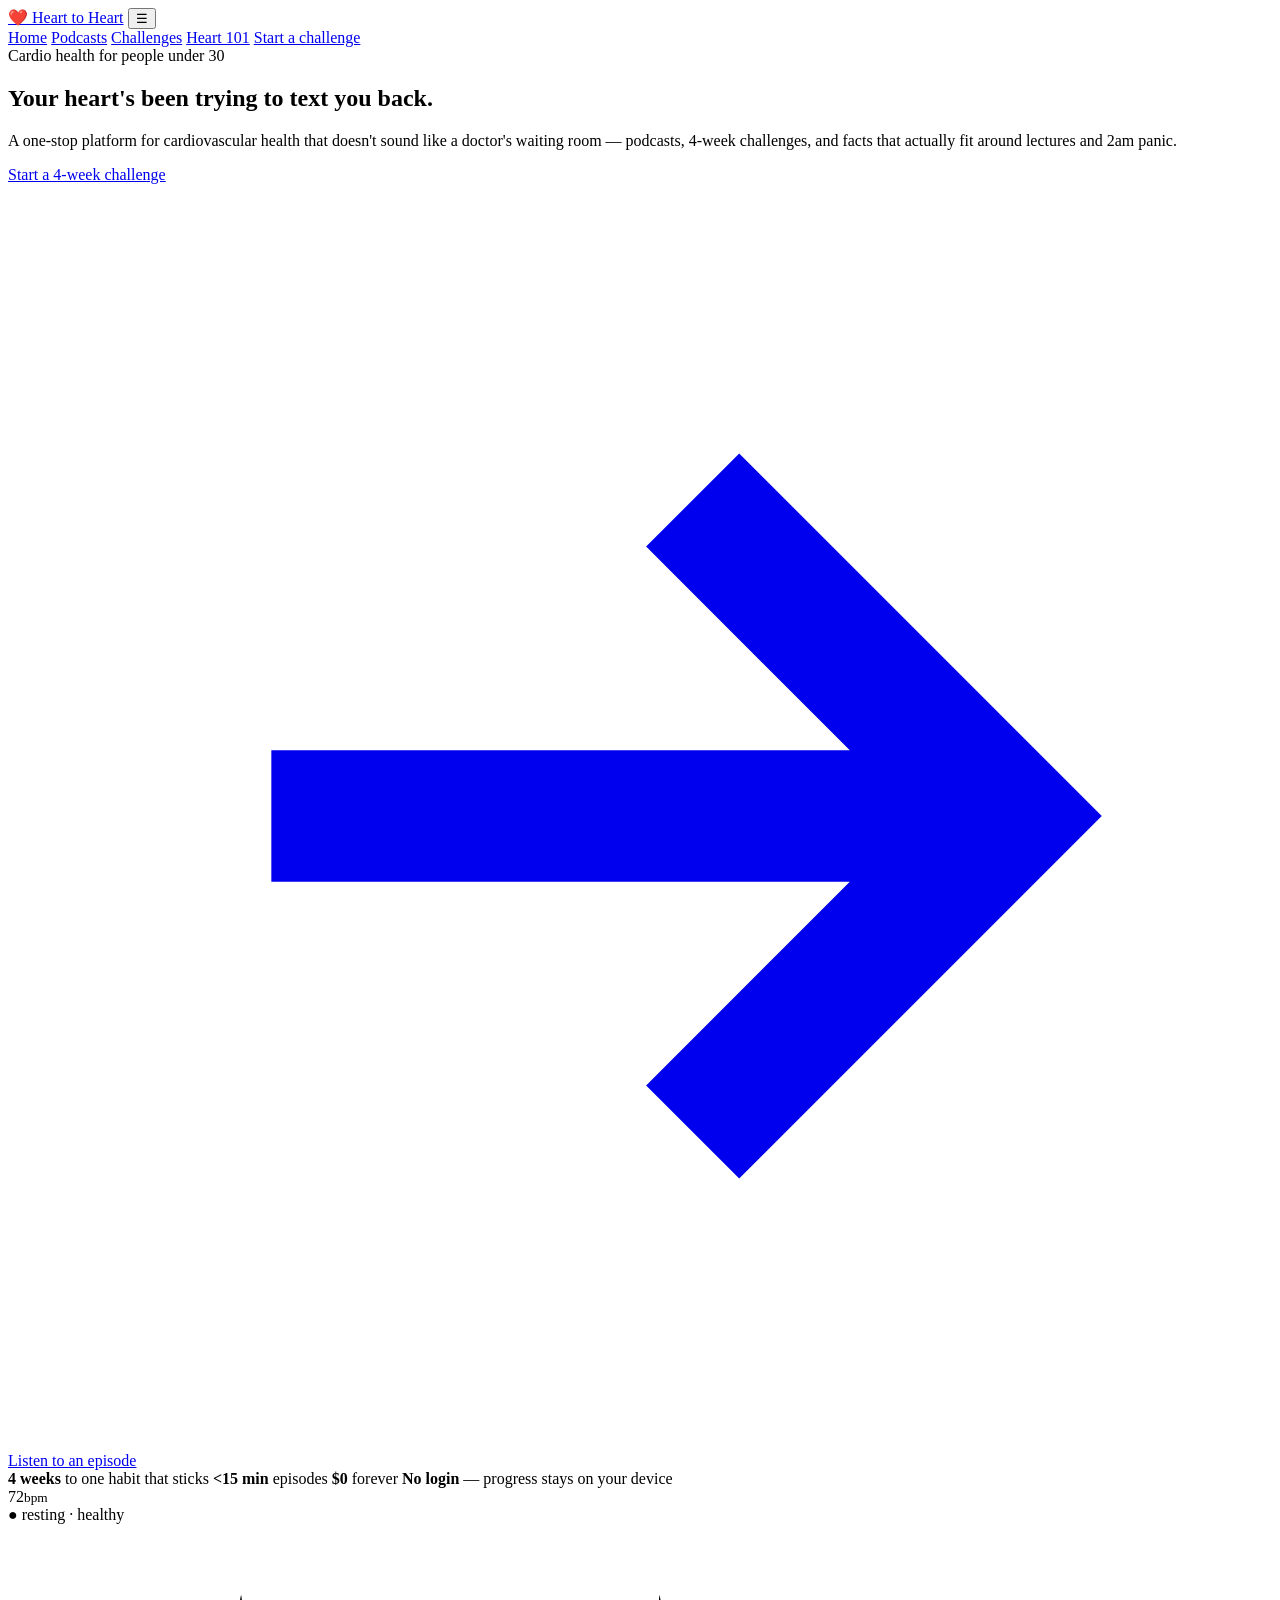
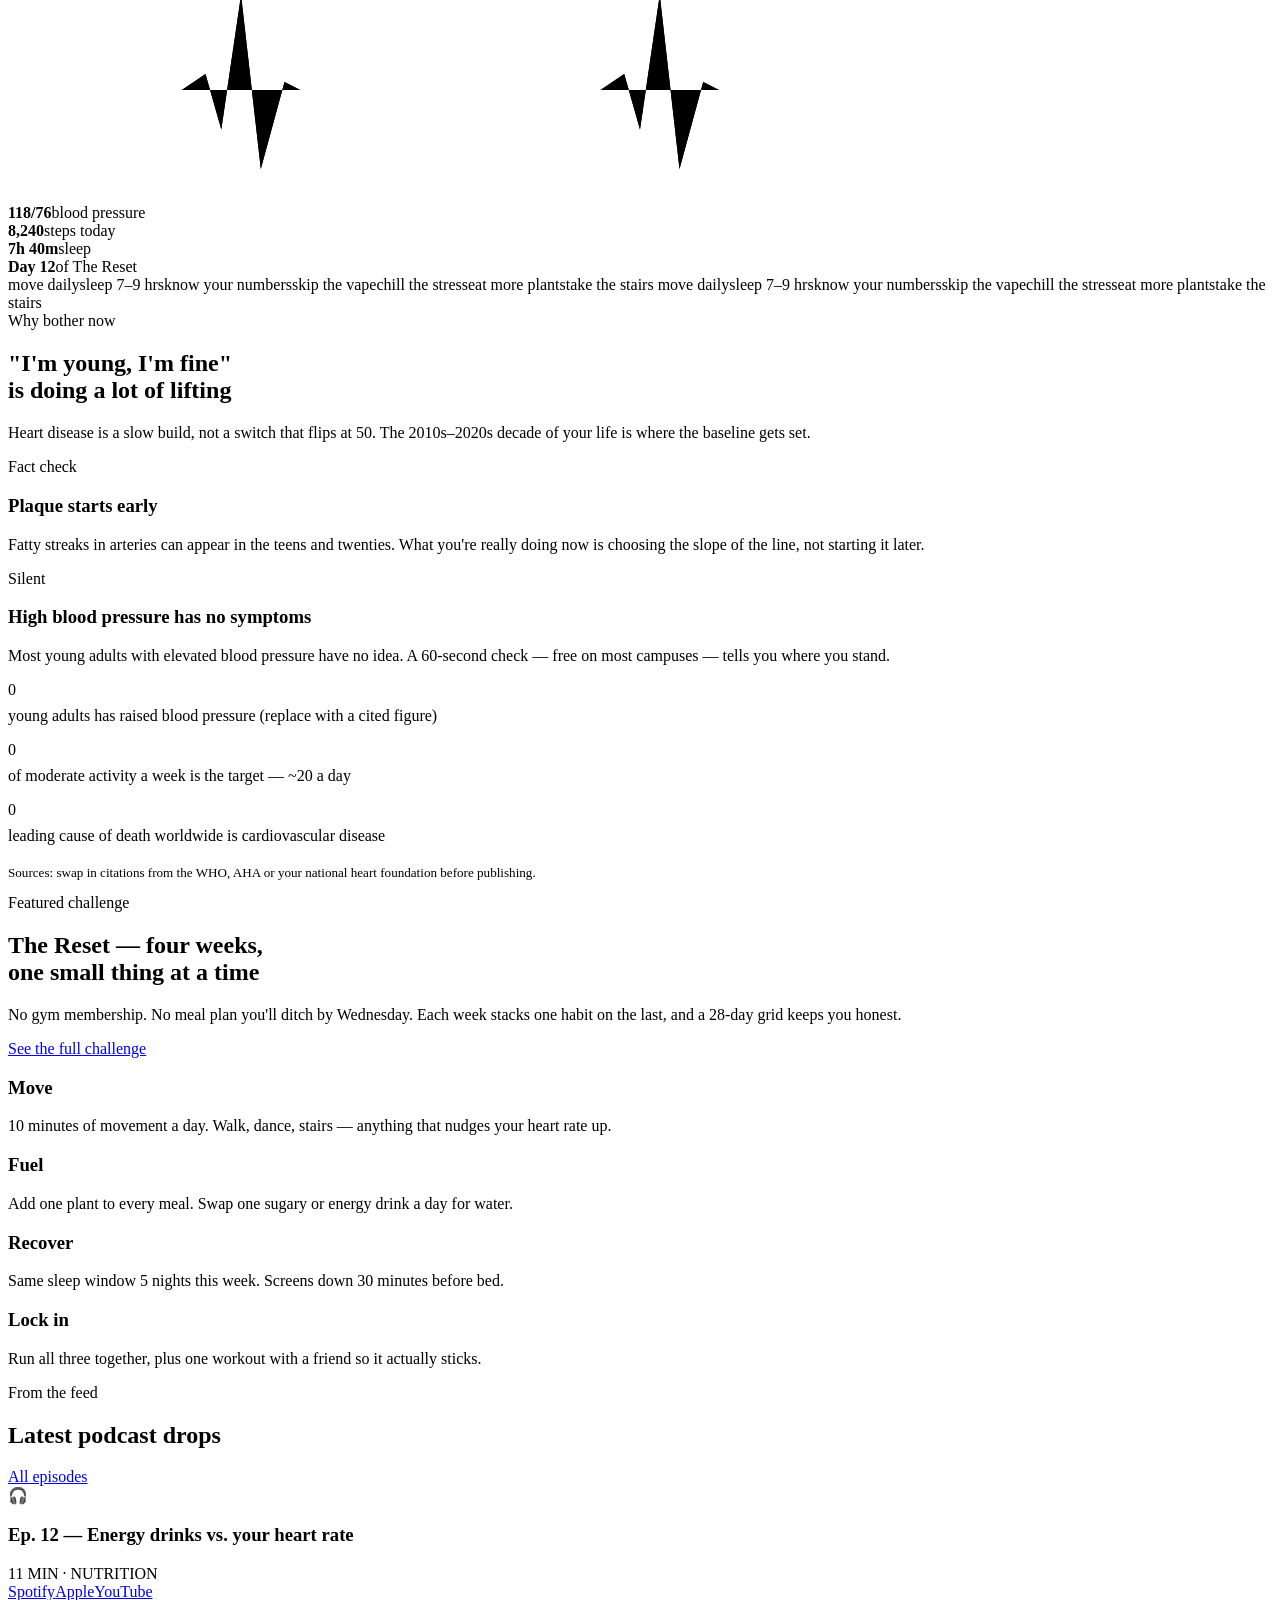
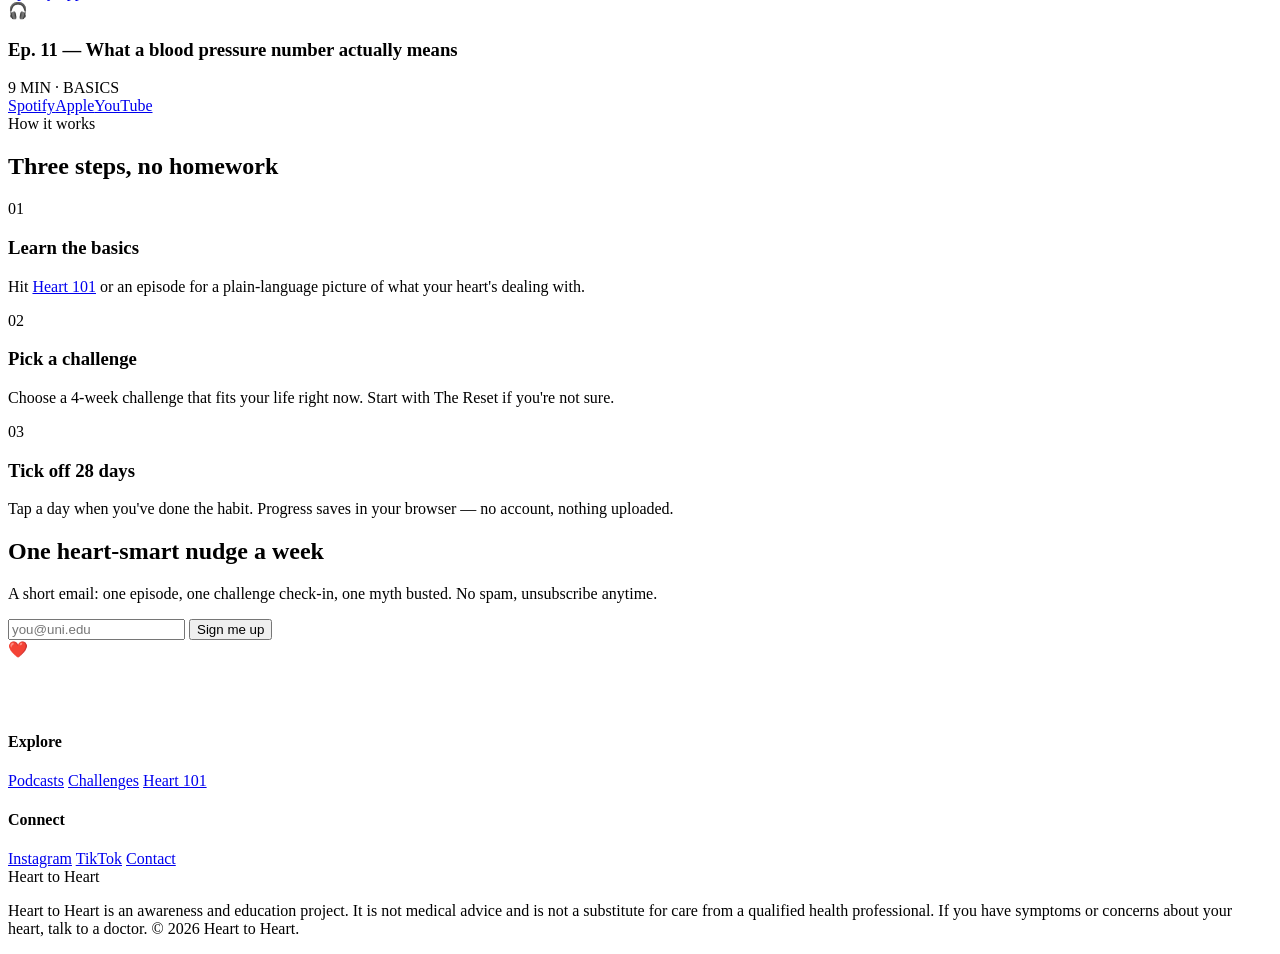
==== index.html @ ccb5820c "Add files via upload" ====
<!doctype html>
<html lang="en">
<head>
<meta charset="utf-8" />
<meta name="viewport" content="width=device-width, initial-scale=1" />
<title>Heart to Heart — cardiovascular health, minus the lecture</title>
<meta name="description" content="Podcasts, 4-week challenges and straight facts on cardiovascular health, made for people under 30." />
<meta property="og:title" content="Heart to Heart" />
<meta property="og:description" content="Cardiovascular health, minus the lecture. Podcasts and 4-week challenges for people under 30." />
<link rel="icon" href="data:image/svg+xml,%3Csvg xmlns='http://www.w3.org/2000/svg' viewBox='0 0 32 32'%3E%3Ctext y='26' font-size='26'%3E%E2%9D%A4%EF%B8%8F%3C/text%3E%3C/svg%3E" />
<link rel="preconnect" href="https://fonts.googleapis.com" />
<link rel="preconnect" href="https://fonts.gstatic.com" crossorigin />
<link href="https://fonts.googleapis.com/css2?family=Bricolage+Grotesque:opsz,wght@12..96,600;12..96,700;12..96,800&family=Inter:wght@400;500;600;700&family=Instrument+Serif:ital@0;1&display=swap" rel="stylesheet" />
<link rel="stylesheet" href="assets/styles.css" />
</head>
<body>

<header class="nav">
  <div class="nav-inner">
    <a class="brand" href="index.html"><span class="dot">❤️</span> Heart to Heart</a>
    <button class="nav-toggle" data-nav-toggle aria-label="Menu" aria-expanded="false">☰</button>
    <nav class="nav-links">
      <a href="index.html" aria-current="page">Home</a>
      <a href="podcasts.html">Podcasts</a>
      <a href="challenges.html">Challenges</a>
      <a href="about.html">Heart 101</a>
      <a class="btn btn-primary" href="challenges.html"><span>Start a challenge</span></a>
    </nav>
  </div>
</header>

<main>
  <!-- ================= HERO ================= -->
  <section class="hero">
    <div class="wrap hero-grid">
      <div>
        <span class="eyebrow">Cardio health for people under 30</span>
        <h1 class="editable">Your heart's been trying to <span class="serif">text you back</span>.</h1>
        <p class="lede editable">A one-stop platform for cardiovascular health that doesn't sound like a doctor's waiting room — podcasts, 4-week challenges, and facts that actually fit around lectures and 2am panic.</p>
        <div class="hero-cta">
          <a class="btn btn-primary btn-lg" href="challenges.html">
            <span>Start a 4-week challenge</span>
            <svg viewBox="0 0 24 24" fill="none" stroke="currentColor" stroke-width="2.5"><path d="M5 12h14M13 6l6 6-6 6"/></svg>
          </a>
          <a class="btn btn-ghost btn-lg" href="podcasts.html"><span>Listen to an episode</span></a>
        </div>
        <div class="chips">
          <span class="chip"><b>4 weeks</b> to one habit that sticks</span>
          <span class="chip"><b>&lt;15 min</b> episodes</span>
          <span class="chip"><b>$0</b> forever</span>
          <span class="chip"><b>No login</b> — progress stays on your device</span>
        </div>
      </div>

      <div data-reveal>
        <div class="hero-card">
          <div class="row">
            <div class="bpm">72<small>bpm</small></div>
            <div class="status">● resting · healthy</div>
          </div>
          <svg class="ecg" viewBox="0 0 320 70" preserveAspectRatio="none" aria-hidden="true">
            <path class="base" d="M0 42 H44 l6 -4 l4 14 l5 -34 l5 44 l6 -22 l4 2 H150 l6 -4 l4 14 l5 -34 l5 44 l6 -22 l4 2 H320" />
            <path class="pulse" d="M0 42 H44 l6 -4 l4 14 l5 -34 l5 44 l6 -22 l4 2 H150 l6 -4 l4 14 l5 -34 l5 44 l6 -22 l4 2 H320" />
          </svg>
          <div class="mini">
            <div><strong>118/76</strong><span>blood pressure</span></div>
            <div><strong>8,240</strong><span>steps today</span></div>
            <div><strong>7h 40m</strong><span>sleep</span></div>
            <div><strong>Day 12</strong><span>of The Reset</span></div>
          </div>
        </div>
      </div>
    </div>
  </section>

  <!-- ================= MARQUEE ================= -->
  <div class="marquee" aria-hidden="true">
    <div class="marquee-track">
      <span>move daily</span><span>sleep 7–9 hrs</span><span>know your numbers</span><span>skip the vape</span><span>chill the stress</span><span>eat more plants</span><span>take the stairs</span>
      <span>move daily</span><span>sleep 7–9 hrs</span><span>know your numbers</span><span>skip the vape</span><span>chill the stress</span><span>eat more plants</span><span>take the stairs</span>
    </div>
  </div>

  <!-- ================= WHY NOW (bento) ================= -->
  <section>
    <div class="wrap">
      <div class="section-head">
        <div>
          <span class="eyebrow" data-reveal>Why bother now</span>
          <h2 class="editable" data-reveal>"I'm young, I'm fine"<br />is doing <span class="serif">a lot</span> of lifting</h2>
        </div>
        <p class="lede editable" data-reveal>Heart disease is a slow build, not a switch that flips at 50. The 2010s–2020s decade of your life is where the baseline gets set.</p>
      </div>

      <div class="bento">
        <div class="card span-3" data-reveal>
          <span class="tag">Fact check</span>
          <h3 class="editable">Plaque starts early</h3>
          <p class="editable">Fatty streaks in arteries can appear in the teens and twenties. What you're really doing now is choosing the slope of the line, not starting it later.</p>
        </div>
        <div class="card span-3" data-reveal>
          <span class="tag">Silent</span>
          <h3 class="editable">High blood pressure has no symptoms</h3>
          <p class="editable">Most young adults with elevated blood pressure have no idea. A 60-second check — free on most campuses — tells you where you stand.</p>
        </div>
        <div class="card span-2" data-reveal>
          <span class="stat-big" data-count="1" data-suffix=" in 4">0</span>
          <p class="editable" style="margin-top:8px">young adults has raised blood pressure <span class="muted">(replace with a cited figure)</span></p>
        </div>
        <div class="card span-2" data-reveal>
          <span class="stat-big" data-count="150" data-suffix=" min">0</span>
          <p class="editable" style="margin-top:8px">of moderate activity a week is the target — ~20 a day</p>
        </div>
        <div class="card span-2" data-reveal>
          <span class="stat-big" data-count="1" data-suffix="×">0</span>
          <p class="editable" style="margin-top:8px">leading cause of death worldwide is cardiovascular disease</p>
        </div>
      </div>
      <p class="muted editable" style="margin-top:20px;font-size:0.82rem">Sources: swap in citations from the WHO, AHA or your national heart foundation before publishing.</p>
    </div>
  </section>

  <!-- ================= THE RESET (dark) ================= -->
  <section class="panel--dark">
    <div class="wrap">
      <div class="section-head">
        <div>
          <span class="eyebrow" data-reveal>Featured challenge</span>
          <h2 class="editable" data-reveal>The Reset — four weeks,<br />one <span class="serif">small thing</span> at a time</h2>
          <p class="lede editable" data-reveal>No gym membership. No meal plan you'll ditch by Wednesday. Each week stacks one habit on the last, and a 28-day grid keeps you honest.</p>
        </div>
        <a class="btn btn-ghost" href="challenge-reset.html" data-reveal><span>See the full challenge</span></a>
      </div>
      <div class="weeks">
        <div class="week" data-reveal><h3 class="editable">Move</h3><p class="editable">10 minutes of movement a day. Walk, dance, stairs — anything that nudges your heart rate up.</p></div>
        <div class="week" data-reveal><h3 class="editable">Fuel</h3><p class="editable">Add one plant to every meal. Swap one sugary or energy drink a day for water.</p></div>
        <div class="week" data-reveal><h3 class="editable">Recover</h3><p class="editable">Same sleep window 5 nights this week. Screens down 30 minutes before bed.</p></div>
        <div class="week" data-reveal><h3 class="editable">Lock in</h3><p class="editable">Run all three together, plus one workout with a friend so it actually sticks.</p></div>
      </div>
    </div>
  </section>

  <!-- ================= PODCASTS ================= -->
  <section class="panel--alt">
    <div class="wrap">
      <div class="section-head">
        <div>
          <span class="eyebrow" data-reveal>From the feed</span>
          <h2 class="editable" data-reveal>Latest podcast drops</h2>
        </div>
        <a class="btn btn-ghost" href="podcasts.html" data-reveal><span>All episodes</span></a>
      </div>
      <div class="grid grid-2">
        <div class="card" data-reveal>
          <div class="pod">
            <div class="pod-art a">🎧</div>
            <div>
              <h3 class="editable">Ep. 12 — Energy drinks vs. your heart rate</h3>
              <div class="meta">11 MIN · NUTRITION</div>
              <div class="links"><a href="podcasts.html">Spotify</a><a href="podcasts.html">Apple</a><a href="podcasts.html">YouTube</a></div>
            </div>
          </div>
          <div class="waveform"><i></i><i></i><i></i><i></i><i></i><i></i><i></i><i></i><i></i><i></i><i></i><i></i><i></i><i></i><i></i><i></i><i></i><i></i><i></i><i></i></div>
        </div>
        <div class="card" data-reveal>
          <div class="pod">
            <div class="pod-art b">🎧</div>
            <div>
              <h3 class="editable">Ep. 11 — What a blood pressure number actually means</h3>
              <div class="meta">9 MIN · BASICS</div>
              <div class="links"><a href="podcasts.html">Spotify</a><a href="podcasts.html">Apple</a><a href="podcasts.html">YouTube</a></div>
            </div>
          </div>
          <div class="waveform"><i></i><i></i><i></i><i></i><i></i><i></i><i></i><i></i><i></i><i></i><i></i><i></i><i></i><i></i><i></i><i></i><i></i><i></i><i></i><i></i></div>
        </div>
      </div>
    </div>
  </section>

  <!-- ================= HOW IT WORKS ================= -->
  <section>
    <div class="wrap">
      <div class="section-head">
        <div>
          <span class="eyebrow" data-reveal>How it works</span>
          <h2 class="editable" data-reveal>Three steps, no <span class="serif">homework</span></h2>
        </div>
      </div>
      <div class="grid grid-3">
        <div class="card" data-reveal>
          <span class="card-num">01</span>
          <h3 class="editable">Learn the basics</h3>
          <p class="editable">Hit <a class="tlink" href="about.html">Heart 101</a> or an episode for a plain-language picture of what your heart's dealing with.</p>
        </div>
        <div class="card" data-reveal>
          <span class="card-num">02</span>
          <h3 class="editable">Pick a challenge</h3>
          <p class="editable">Choose a 4-week challenge that fits your life right now. Start with The Reset if you're not sure.</p>
        </div>
        <div class="card" data-reveal>
          <span class="card-num">03</span>
          <h3 class="editable">Tick off 28 days</h3>
          <p class="editable">Tap a day when you've done the habit. Progress saves in your browser — no account, nothing uploaded.</p>
        </div>
      </div>
    </div>
  </section>

  <!-- ================= NEWSLETTER ================= -->
  <section class="panel--alt">
    <div class="wrap">
      <div class="band" data-reveal>
        <h2 class="editable">One heart-smart nudge a week</h2>
        <p class="editable">A short email: one episode, one challenge check-in, one myth busted. No spam, unsubscribe anytime.</p>
        <!-- Netlify: works as-is once deployed. Cloudflare/GitHub Pages: point action= at a free Formspree endpoint and drop data-netlify. -->
        <form name="newsletter" method="POST" data-netlify="true" action="/thanks.html">
          <input type="email" name="email" placeholder="you@uni.edu" required aria-label="Email address" />
          <button class="btn" type="submit">Sign me up</button>
        </form>
      </div>
    </div>
  </section>
</main>

<footer class="footer">
  <div class="wrap">
    <div>
      <a class="brand" href="index.html" style="color:#fff"><span class="dot">❤️</span> Heart to Heart</a>
      <p style="color:rgba(255,255,255,0.7);margin-top:16px;max-width:34ch">Cardiovascular health awareness for the group chat generation.</p>
    </div>
    <div>
      <h4>Explore</h4>
      <a href="podcasts.html">Podcasts</a>
      <a href="challenges.html">Challenges</a>
      <a href="about.html">Heart 101</a>
    </div>
    <div>
      <h4>Connect</h4>
      <a href="#">Instagram</a>
      <a href="#">TikTok</a>
      <a href="#">Contact</a>
    </div>
    <div class="wordmark">Heart to Heart</div>
    <p class="disclaimer">
      Heart to Heart is an awareness and education project. It is not medical advice and is not a substitute for
      care from a qualified health professional. If you have symptoms or concerns about your heart, talk to a doctor.
      © <span data-year>2026</span> Heart to Heart.
    </p>
  </div>
</footer>

<script src="assets/app.js"></script>
</body>
</html>
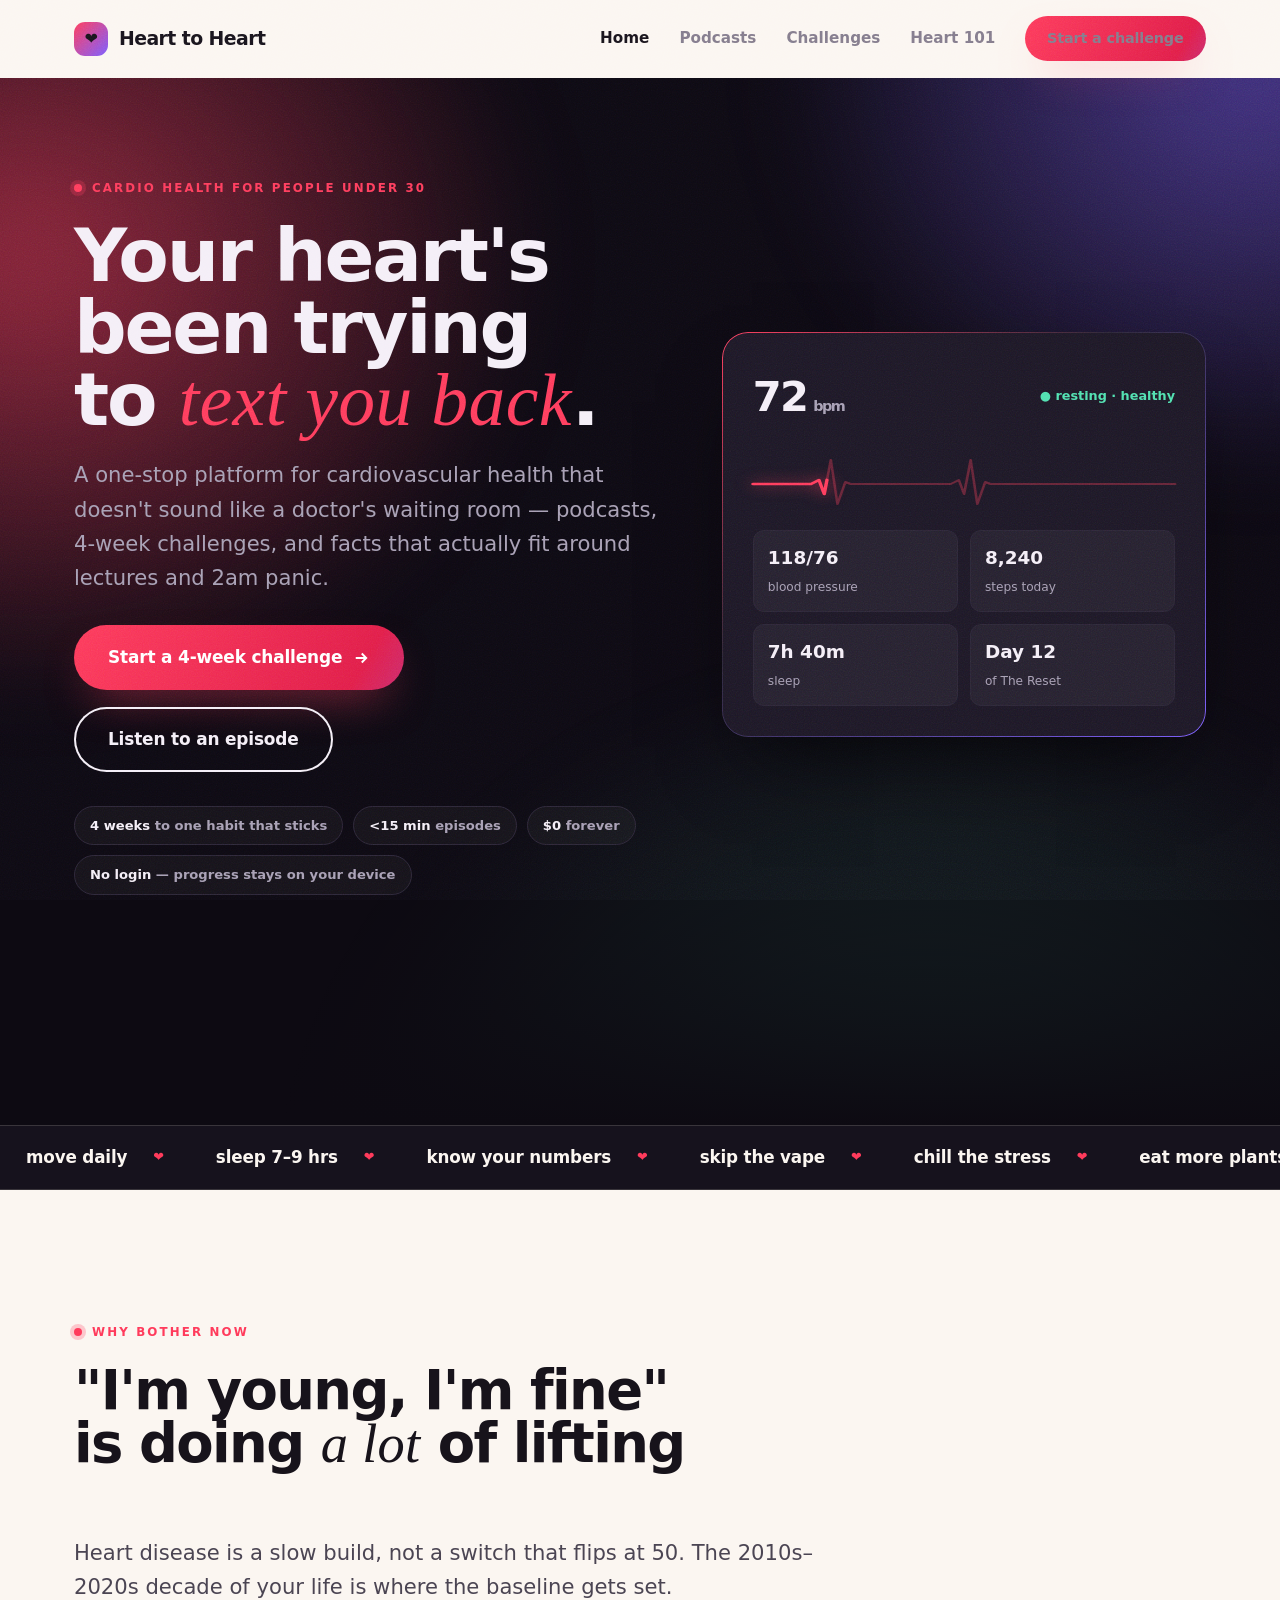
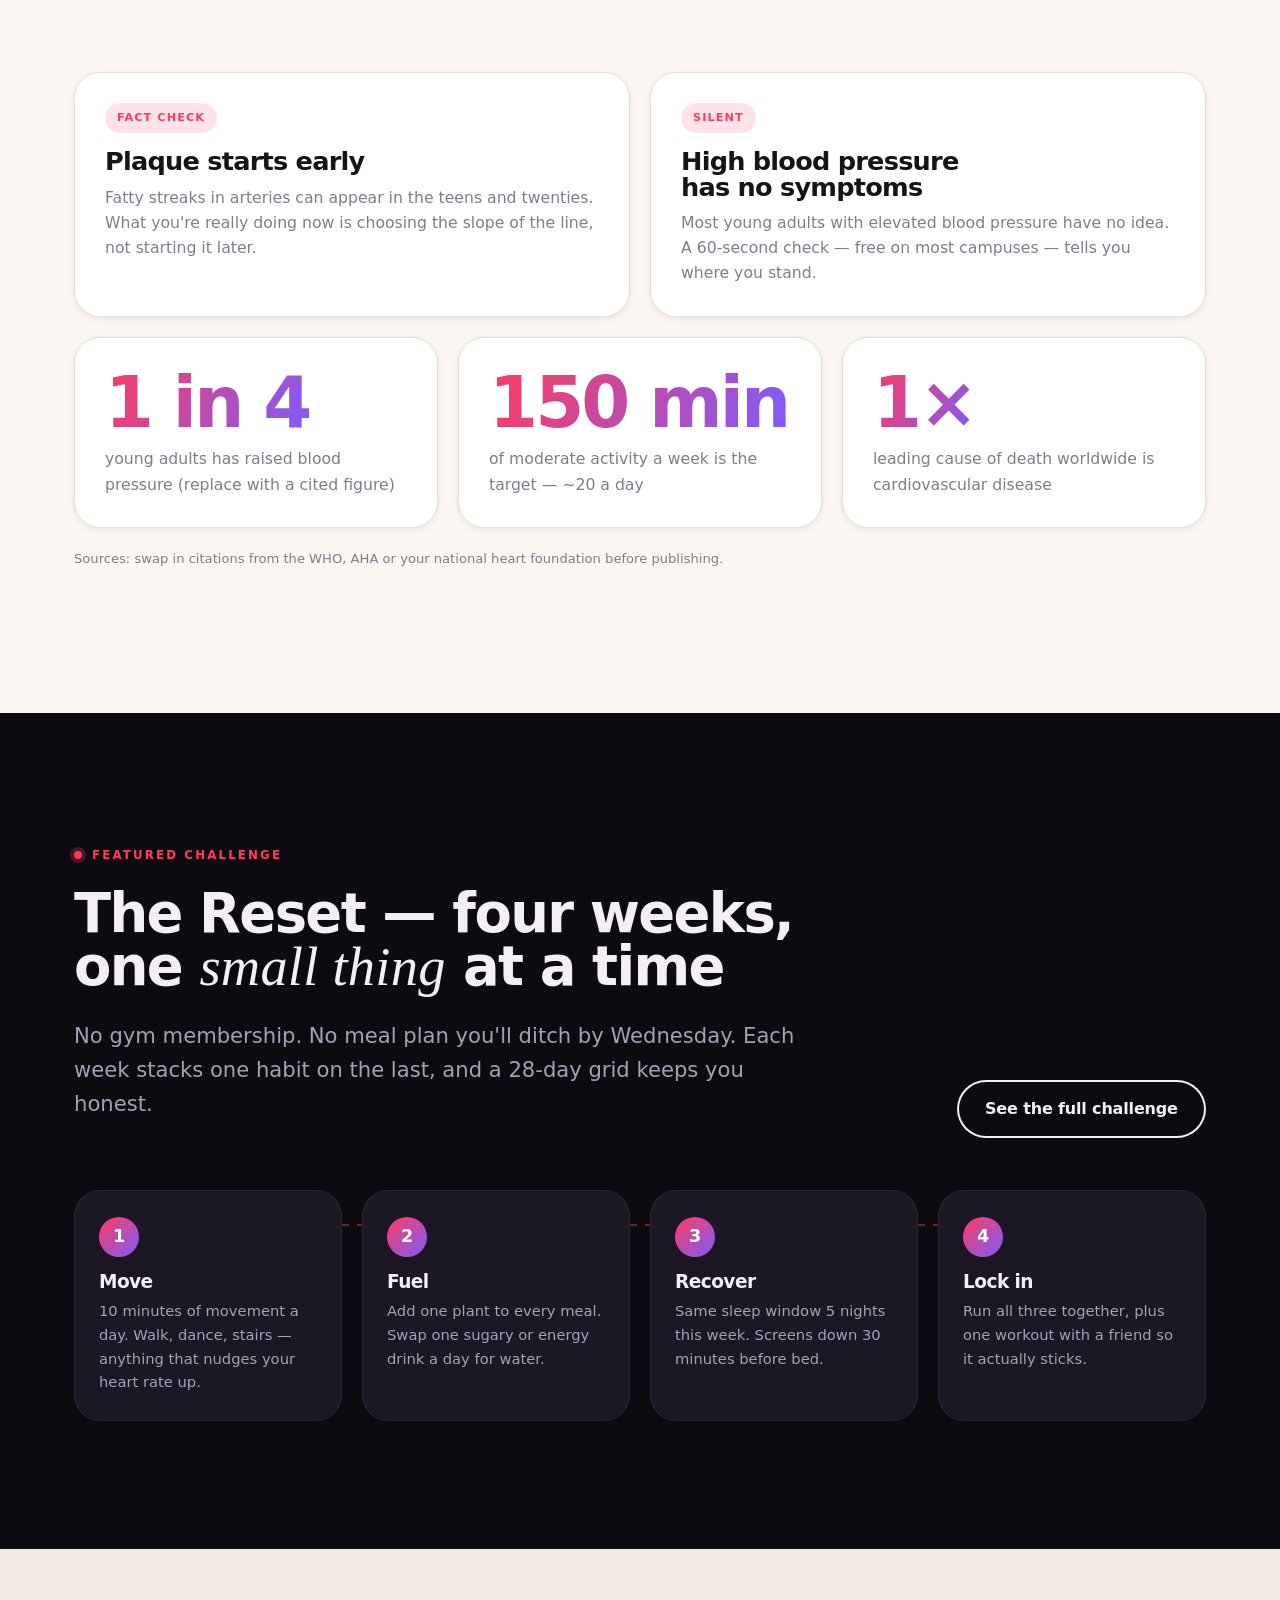
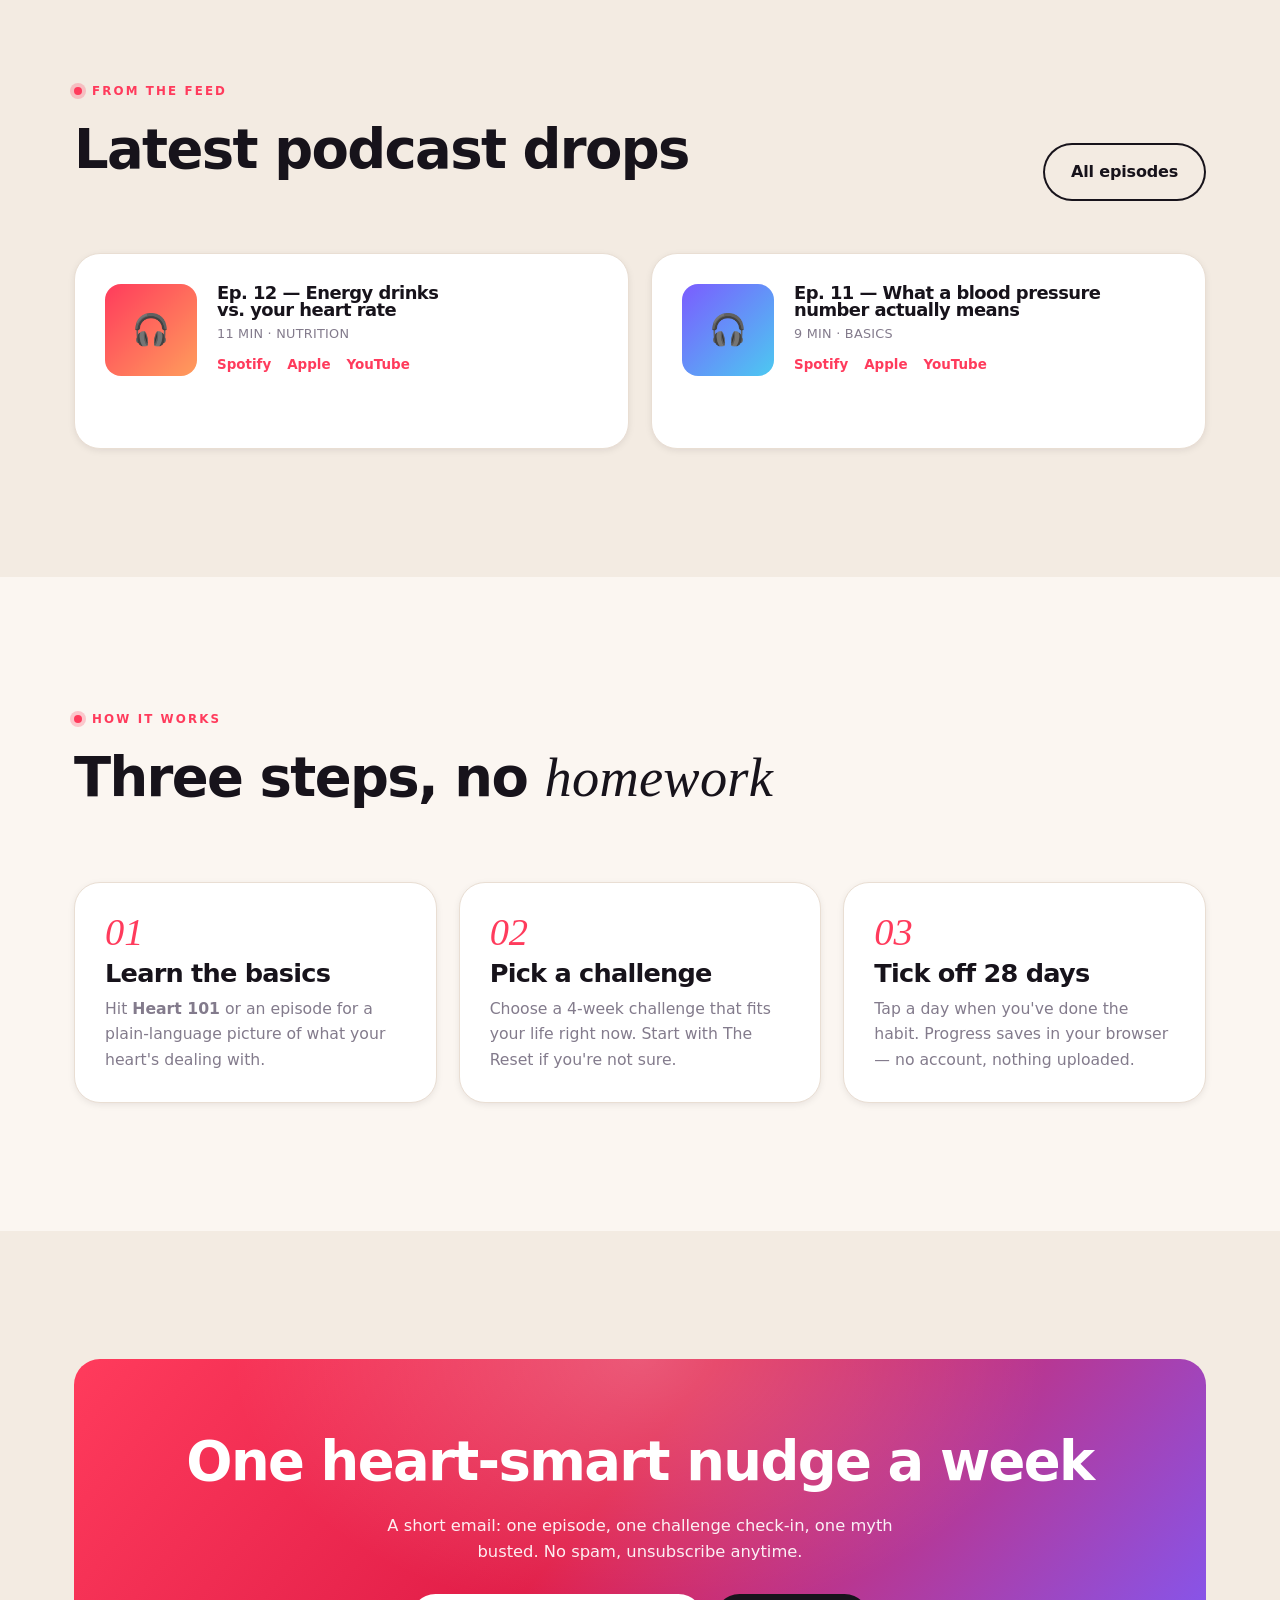
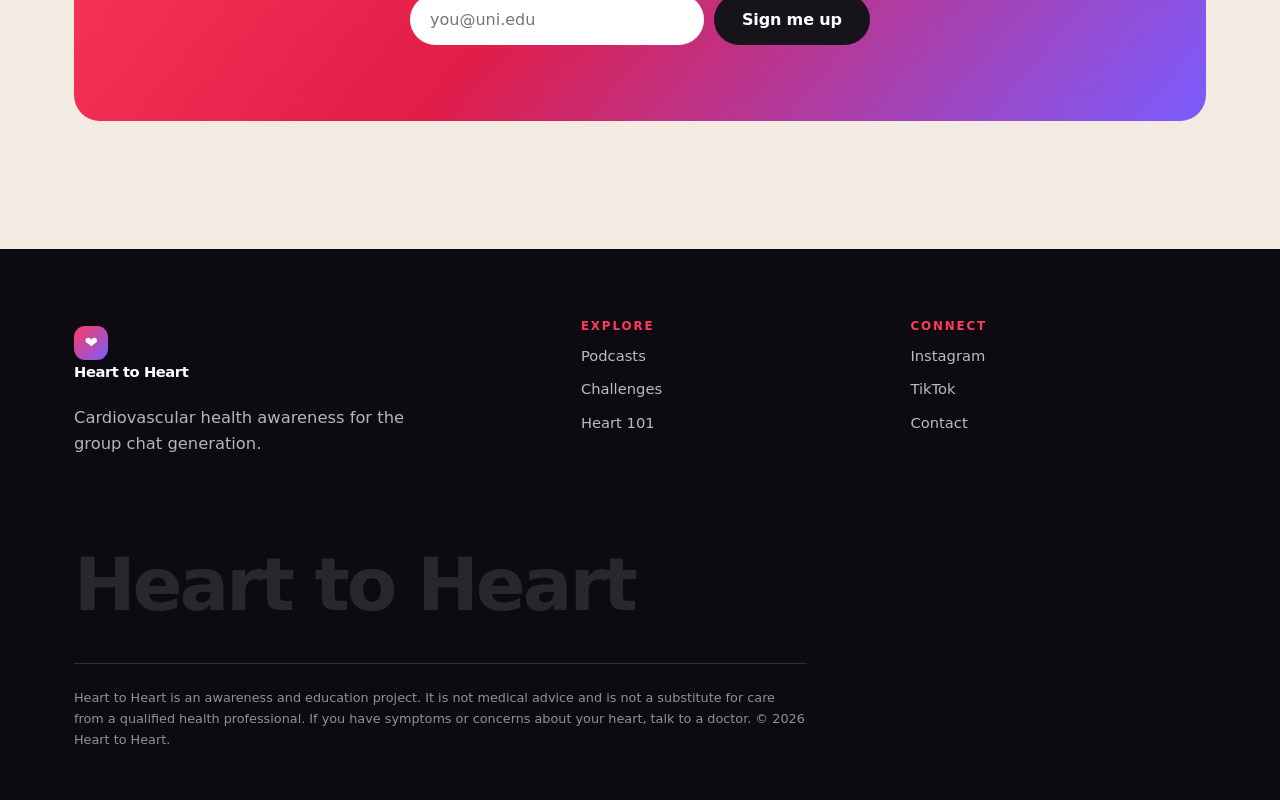
==== commit 9683d407: "Add files via upload" ====
--- a/index.html
+++ b/index.html
@@ -11,7 +11,7 @@
 <link rel="preconnect" href="https://fonts.googleapis.com" />
 <link rel="preconnect" href="https://fonts.gstatic.com" crossorigin />
 <link href="https://fonts.googleapis.com/css2?family=Bricolage+Grotesque:opsz,wght@12..96,600;12..96,700;12..96,800&family=Inter:wght@400;500;600;700&family=Instrument+Serif:ital@0;1&display=swap" rel="stylesheet" />
-<link rel="stylesheet" href="assets/styles.css" />
+<link rel="stylesheet" href="styles.css" />
 </head>
 <body>
 
@@ -249,6 +249,6 @@
   </div>
 </footer>
 
-<script src="assets/app.js"></script>
+<script src="app.js"></script>
 </body>
 </html>
--- a/styles.css
+++ b/styles.css
@@ -0,0 +1,795 @@
+/* ============================================================
+   Heart to Heart — design system
+   No framework. One stylesheet. Light + dark.
+   ============================================================ */
+
+:root {
+  /* brand */
+  --coral: #ff3b5c;
+  --coral-deep: #e11d48;
+  --violet: #7b5cff;
+  --mint: #4fe0b0;
+  --gold: #ffd84d;
+
+  /* light theme surfaces */
+  --bg: #fbf6f1;
+  --bg-alt: #f3ebe2;
+  --card: #ffffff;
+  --ink: #17131b;
+  --ink-soft: #4b4553;
+  --muted: #837b8c;
+  --line: #e9ded3;
+
+  /* dark surfaces (used by .panel--dark and hero regardless of theme) */
+  --night: #0d0a12;
+  --night-2: #16121d;
+  --night-card: #1c1725;
+  --night-line: #2b2536;
+  --night-ink: #f4eef7;
+  --night-muted: #a79fb4;
+
+  --radius: 26px;
+  --radius-sm: 16px;
+  --radius-xs: 11px;
+  --maxw: 1180px;
+  --ease: cubic-bezier(0.22, 1, 0.36, 1);
+
+  --shadow-sm: 0 2px 8px -2px rgba(23, 19, 27, 0.12);
+  --shadow: 0 30px 60px -32px rgba(23, 19, 27, 0.35);
+  --shadow-coral: 0 20px 45px -18px rgba(255, 59, 92, 0.55);
+
+  --font-display: "Bricolage Grotesque", "Inter", system-ui, sans-serif;
+  --font-serif: "Instrument Serif", Georgia, "Times New Roman", serif;
+  --font-body: "Inter", system-ui, -apple-system, "Segoe UI", sans-serif;
+}
+
+@media (prefers-color-scheme: dark) {
+  :root {
+    --bg: #0d0a12;
+    --bg-alt: #14101b;
+    --card: #1a1622;
+    --ink: #f4eef7;
+    --ink-soft: #cdc5d6;
+    --muted: #948ca2;
+    --line: #2a2434;
+    --shadow: 0 30px 60px -30px rgba(0, 0, 0, 0.7);
+    --shadow-sm: 0 2px 10px -2px rgba(0, 0, 0, 0.5);
+  }
+}
+
+/* ---------- reset ---------- */
+*, *::before, *::after { box-sizing: border-box; }
+html { scroll-behavior: smooth; -webkit-text-size-adjust: 100%; }
+body {
+  margin: 0;
+  font-family: var(--font-body);
+  background: var(--bg);
+  color: var(--ink);
+  line-height: 1.62;
+  font-size: 1.02rem;
+  -webkit-font-smoothing: antialiased;
+  overflow-x: hidden;
+}
+
+/* subtle film grain over everything */
+body::after {
+  content: "";
+  position: fixed;
+  inset: 0;
+  z-index: 9999;
+  pointer-events: none;
+  opacity: 0.4;
+  mix-blend-mode: soft-light;
+  background-image: url("data:image/svg+xml,%3Csvg xmlns='http://www.w3.org/2000/svg' width='140' height='140'%3E%3Cfilter id='n'%3E%3CfeTurbulence type='fractalNoise' baseFrequency='0.85' numOctaves='2' stitchTiles='stitch'/%3E%3C/filter%3E%3Crect width='100%25' height='100%25' filter='url(%23n)'/%3E%3C/svg%3E");
+}
+
+h1, h2, h3, h4 {
+  font-family: var(--font-display);
+  font-weight: 800;
+  line-height: 0.98;
+  letter-spacing: -0.03em;
+  margin: 0 0 0.45em;
+  text-wrap: balance;
+}
+h1 { font-size: clamp(2.7rem, 6.2vw, 4.6rem); }
+h2 { font-size: clamp(2rem, 5vw, 3.4rem); }
+h3 { font-size: clamp(1.25rem, 2.4vw, 1.6rem); }
+p { margin: 0 0 1rem; }
+a { color: inherit; text-decoration: none; }
+img { max-width: 100%; display: block; }
+
+.serif { font-family: var(--font-serif); font-style: italic; font-weight: 400; letter-spacing: 0.005em; }
+
+::selection { background: var(--coral); color: #fff; }
+:focus-visible { outline: 3px solid var(--violet); outline-offset: 3px; border-radius: 4px; }
+
+/* ---------- layout ---------- */
+.wrap { width: 100%; max-width: var(--maxw); margin: 0 auto; padding: 0 24px; }
+section { padding: clamp(64px, 10vw, 128px) 0; position: relative; }
+
+.panel--dark {
+  background: var(--night);
+  color: var(--night-ink);
+}
+.panel--dark .lede,
+.panel--dark .muted { color: var(--night-muted); }
+.panel--alt { background: var(--bg-alt); }
+
+.eyebrow {
+  display: inline-flex;
+  align-items: center;
+  gap: 10px;
+  font-family: var(--font-display);
+  font-weight: 700;
+  font-size: 0.74rem;
+  letter-spacing: 0.18em;
+  text-transform: uppercase;
+  color: var(--coral);
+  margin-bottom: 22px;
+}
+.eyebrow::before {
+  content: "";
+  width: 8px; height: 8px;
+  border-radius: 50%;
+  background: var(--coral);
+  box-shadow: 0 0 0 4px color-mix(in srgb, var(--coral) 25%, transparent);
+  animation: pulse 2.4s var(--ease) infinite;
+}
+@keyframes pulse { 0%,100% { transform: scale(1); opacity: 1; } 50% { transform: scale(1.5); opacity: 0.6; } }
+
+.lede { font-size: clamp(1.08rem, 1.7vw, 1.32rem); color: var(--ink-soft); max-width: 56ch; }
+.muted { color: var(--muted); }
+
+.section-head { display: flex; justify-content: space-between; align-items: flex-end; gap: 28px; flex-wrap: wrap; margin-bottom: 52px; }
+.section-head .lede { margin-top: 12px; }
+
+/* ---------- buttons ---------- */
+.btn {
+  --btn-bg: var(--ink);
+  --btn-fg: var(--bg);
+  display: inline-flex;
+  align-items: center;
+  gap: 10px;
+  padding: 16px 28px;
+  border-radius: 999px;
+  font-family: var(--font-display);
+  font-weight: 700;
+  font-size: 1rem;
+  letter-spacing: -0.01em;
+  border: 0;
+  cursor: pointer;
+  background: var(--btn-bg);
+  color: var(--btn-fg);
+  transition: transform 0.25s var(--ease), box-shadow 0.25s var(--ease), background 0.2s;
+  will-change: transform;
+}
+.btn svg { width: 18px; height: 18px; transition: transform 0.25s var(--ease); }
+.btn:hover svg { transform: translateX(4px); }
+.btn:hover { transform: translateY(-3px); }
+.btn:active { transform: translateY(-1px); }
+
+.btn-primary {
+  --btn-fg: #fff;
+  background: linear-gradient(120deg, var(--coral), var(--coral-deep) 55%, var(--violet));
+  background-size: 160% 160%;
+  background-position: 0% 50%;
+  box-shadow: var(--shadow-coral);
+  transition: transform 0.25s var(--ease), box-shadow 0.25s var(--ease), background-position 0.5s var(--ease);
+}
+.btn-primary:hover { background-position: 100% 50%; box-shadow: 0 26px 55px -16px rgba(255, 59, 92, 0.65); }
+
+.btn-ghost {
+  background: transparent;
+  color: currentColor;
+  box-shadow: inset 0 0 0 2px currentColor;
+}
+.btn-ghost:hover { background: currentColor; }
+.btn-ghost:hover span { color: var(--bg); }
+.panel--dark .btn-ghost:hover span { color: var(--night); }
+
+.btn-lg { padding: 19px 34px; font-size: 1.06rem; }
+
+/* text link with animated underline */
+.tlink {
+  font-family: var(--font-display);
+  font-weight: 700;
+  display: inline-flex;
+  align-items: center;
+  gap: 8px;
+  background-image: linear-gradient(currentColor, currentColor);
+  background-size: 0% 2px;
+  background-position: 0 100%;
+  background-repeat: no-repeat;
+  transition: background-size 0.3s var(--ease);
+}
+.tlink:hover { background-size: 100% 2px; }
+
+/* ---------- nav ---------- */
+.nav {
+  position: sticky;
+  top: 0;
+  z-index: 100;
+  transition: background 0.3s, box-shadow 0.3s, border-color 0.3s;
+  border-bottom: 1px solid transparent;
+}
+.nav.scrolled {
+  background: color-mix(in srgb, var(--bg) 80%, transparent);
+  backdrop-filter: blur(16px) saturate(1.4);
+  border-bottom-color: var(--line);
+}
+.nav-inner {
+  display: flex;
+  align-items: center;
+  justify-content: space-between;
+  gap: 24px;
+  padding: 16px 24px;
+  max-width: var(--maxw);
+  margin: 0 auto;
+}
+.brand {
+  display: inline-flex;
+  align-items: center;
+  gap: 11px;
+  font-family: var(--font-display);
+  font-weight: 800;
+  font-size: 1.18rem;
+  letter-spacing: -0.03em;
+}
+.brand .dot {
+  width: 34px; height: 34px;
+  display: grid; place-items: center;
+  background: linear-gradient(135deg, var(--coral), var(--violet));
+  border-radius: 11px;
+  font-size: 1rem;
+  box-shadow: var(--shadow-coral);
+}
+.nav-links { display: flex; align-items: center; gap: 30px; }
+.nav-links a {
+  font-weight: 600;
+  font-size: 0.95rem;
+  color: var(--muted);
+  transition: color 0.15s;
+}
+.nav-links a:hover, .nav-links a[aria-current="page"] { color: var(--ink); }
+.nav-links .btn { padding: 11px 22px; font-size: 0.9rem; }
+.nav-toggle { display: none; background: none; border: 0; font-size: 1.7rem; color: var(--ink); cursor: pointer; line-height: 1; }
+
+@media (max-width: 800px) {
+  .nav-toggle { display: block; }
+  .nav-links {
+    position: absolute;
+    top: 100%; left: 0; right: 0;
+    flex-direction: column;
+    align-items: stretch;
+    gap: 2px;
+    padding: 16px 24px 26px;
+    background: var(--bg);
+    border-bottom: 1px solid var(--line);
+    display: none;
+  }
+  .nav-links.open { display: flex; }
+  .nav-links a { padding: 12px 0; font-size: 1.08rem; }
+  .nav-links .btn { margin-top: 10px; justify-content: center; }
+}
+
+/* ---------- hero ---------- */
+.hero {
+  position: relative;
+  background: var(--night);
+  color: var(--night-ink);
+  overflow: hidden;
+  padding-top: clamp(48px, 8vw, 96px);
+  isolation: isolate;
+}
+.hero .lede { color: var(--night-muted); }
+.hero::before {
+  content: "";
+  position: absolute;
+  inset: -25%;
+  z-index: -1;
+  background:
+    radial-gradient(38% 40% at 18% 28%, rgba(255, 59, 92, 0.55), transparent 70%),
+    radial-gradient(34% 36% at 82% 16%, rgba(123, 92, 255, 0.5), transparent 72%),
+    radial-gradient(44% 46% at 65% 88%, rgba(79, 224, 176, 0.3), transparent 72%);
+  filter: blur(48px);
+  translate: var(--px, 0) var(--py, 0);
+  transition: translate 0.5s var(--ease);
+  animation: drift 20s var(--ease) infinite alternate;
+}
+.hero::after {
+  content: "";
+  position: absolute;
+  inset: 0;
+  z-index: -1;
+  background: linear-gradient(180deg, transparent 55%, var(--night));
+}
+@keyframes drift {
+  from { transform: translate3d(0,0,0) scale(1); }
+  to   { transform: translate3d(2%, -3%, 0) scale(1.12); }
+}
+
+.hero-grid {
+  display: grid;
+  grid-template-columns: 1.1fr 0.9fr;
+  gap: 56px;
+  align-items: center;
+  padding-bottom: clamp(48px, 8vw, 110px);
+}
+@media (max-width: 960px) { .hero-grid { grid-template-columns: 1fr; gap: 40px; } }
+
+.hero h1 { margin-bottom: 0.3em; }
+.hero h1 .serif { color: var(--coral); }
+
+.hero-cta { display: flex; flex-wrap: wrap; gap: 16px; margin-top: 30px; }
+.chips { display: flex; flex-wrap: wrap; gap: 10px; margin-top: 34px; }
+.chip {
+  font-family: var(--font-display);
+  font-weight: 600;
+  font-size: 0.82rem;
+  padding: 8px 15px;
+  border-radius: 999px;
+  border: 1px solid var(--night-line);
+  color: var(--night-muted);
+  background: rgba(255, 255, 255, 0.03);
+}
+.chip b { color: var(--night-ink); }
+
+/* hero visual — stacked "heartbeat card" */
+.hero-card {
+  position: relative;
+  background: var(--night-card);
+  border: 1px solid var(--night-line);
+  border-radius: var(--radius);
+  padding: 30px;
+  box-shadow: 0 40px 80px -30px rgba(0, 0, 0, 0.7);
+}
+.hero-card::before {
+  content: "";
+  position: absolute;
+  inset: -1px;
+  border-radius: inherit;
+  padding: 1px;
+  background: linear-gradient(140deg, var(--coral), transparent 40%, var(--violet));
+  -webkit-mask: linear-gradient(#000 0 0) content-box, linear-gradient(#000 0 0);
+  -webkit-mask-composite: xor;
+          mask-composite: exclude;
+  pointer-events: none;
+}
+.hero-card .row { display: flex; align-items: center; justify-content: space-between; margin-bottom: 6px; }
+.hero-card .bpm { font-family: var(--font-display); font-weight: 800; font-size: 2.6rem; letter-spacing: -0.04em; }
+.hero-card .bpm small { font-size: 0.9rem; font-weight: 600; color: var(--night-muted); margin-left: 6px; }
+.hero-card .status { font-size: 0.8rem; color: var(--mint); font-weight: 700; }
+.ecg { width: 100%; height: 70px; margin: 12px 0 18px; display: block; overflow: visible; }
+.ecg path { fill: none; stroke-linecap: round; stroke-linejoin: round; }
+.ecg .base { stroke: color-mix(in srgb, var(--coral) 32%, transparent); stroke-width: 2; }
+.ecg .pulse {
+  stroke: var(--coral);
+  stroke-width: 2.6;
+  filter: drop-shadow(0 0 7px color-mix(in srgb, var(--coral) 75%, transparent));
+  stroke-dasharray: 80 560;
+  stroke-dashoffset: 640;
+  animation: trace 2.6s linear infinite;
+}
+@keyframes trace { to { stroke-dashoffset: 0; } }
+.hero-card .mini { display: grid; grid-template-columns: 1fr 1fr; gap: 12px; }
+.hero-card .mini div { background: rgba(255,255,255,0.04); border: 1px solid var(--night-line); border-radius: var(--radius-xs); padding: 12px 14px; }
+.hero-card .mini strong { font-family: var(--font-display); font-size: 1.15rem; display: block; }
+.hero-card .mini span { font-size: 0.76rem; color: var(--night-muted); }
+
+/* ---------- marquee ---------- */
+.marquee {
+  background: #16121d;
+  color: #fbf6f1;
+  padding: 18px 0;
+  overflow: hidden;
+  border-block: 1px solid color-mix(in srgb, var(--bg) 15%, var(--ink));
+}
+.marquee-track {
+  display: flex;
+  gap: 0;
+  width: max-content;
+  animation: slide 28s linear infinite;
+}
+.marquee:hover .marquee-track { animation-play-state: paused; }
+.marquee-track span {
+  font-family: var(--font-display);
+  font-weight: 700;
+  font-size: 1.05rem;
+  letter-spacing: -0.01em;
+  padding: 0 26px;
+  display: inline-flex;
+  align-items: center;
+  gap: 26px;
+}
+.marquee-track span::after { content: "❤"; color: var(--coral); font-size: 0.8rem; }
+@keyframes slide { to { transform: translateX(-50%); } }
+
+/* ---------- reveal on scroll ---------- */
+[data-reveal] {
+  opacity: 0;
+  transform: translateY(26px);
+  transition: opacity 0.7s var(--ease), transform 0.7s var(--ease);
+}
+[data-reveal].in { opacity: 1; transform: none; }
+
+/* ---------- bento ---------- */
+.bento {
+  display: grid;
+  grid-template-columns: repeat(6, 1fr);
+  gap: 20px;
+}
+.bento > * { grid-column: span 2; }
+.bento .span-3 { grid-column: span 3; }
+.bento .span-4 { grid-column: span 4; }
+.bento .span-6 { grid-column: span 6; }
+@media (max-width: 900px) {
+  .bento { grid-template-columns: repeat(2, 1fr); }
+  .bento > *, .bento .span-3, .bento .span-4, .bento .span-6 { grid-column: span 2; }
+}
+
+/* ---------- cards ---------- */
+.grid { display: grid; gap: 22px; }
+.grid-3 { grid-template-columns: repeat(3, 1fr); }
+.grid-2 { grid-template-columns: repeat(2, 1fr); }
+@media (max-width: 900px) { .grid-3 { grid-template-columns: 1fr 1fr; } }
+@media (max-width: 820px) { .grid-2 { grid-template-columns: 1fr; } }
+@media (max-width: 620px) { .grid-3 { grid-template-columns: 1fr; } }
+
+.card {
+  position: relative;
+  background: var(--card);
+  border: 1px solid var(--line);
+  border-radius: var(--radius);
+  padding: 30px;
+  box-shadow: var(--shadow-sm);
+  transition: transform 0.3s var(--ease), box-shadow 0.3s var(--ease), border-color 0.3s;
+  overflow: hidden;
+}
+.card:hover { transform: translateY(-6px); box-shadow: var(--shadow); border-color: color-mix(in srgb, var(--coral) 40%, var(--line)); }
+.card h3 { margin-bottom: 10px; }
+.card p { color: var(--muted); font-size: 0.98rem; margin: 0; }
+.panel--dark .card { background: var(--night-card); border-color: var(--night-line); }
+.panel--dark .card p { color: var(--night-muted); }
+
+.card-num {
+  font-family: var(--font-serif);
+  font-style: italic;
+  font-size: 2.4rem;
+  color: var(--coral);
+  line-height: 1;
+  display: block;
+  margin-bottom: 10px;
+}
+
+.stat-big {
+  font-family: var(--font-display);
+  font-weight: 800;
+  font-size: clamp(2.6rem, 6vw, 4.4rem);
+  letter-spacing: -0.04em;
+  line-height: 1;
+  background: linear-gradient(120deg, var(--coral), var(--violet));
+  -webkit-background-clip: text;
+  background-clip: text;
+  color: transparent;
+}
+
+.tag {
+  display: inline-block;
+  font-family: var(--font-display);
+  font-weight: 700;
+  font-size: 0.7rem;
+  letter-spacing: 0.1em;
+  text-transform: uppercase;
+  padding: 6px 12px;
+  border-radius: 999px;
+  background: color-mix(in srgb, var(--coral) 14%, transparent);
+  color: var(--coral);
+  margin-bottom: 16px;
+}
+.tag.grape { background: color-mix(in srgb, var(--violet) 16%, transparent); color: var(--violet); }
+.tag.mint { background: color-mix(in srgb, var(--mint) 20%, transparent); color: #14a37a; }
+
+/* ---------- podcast cards ---------- */
+.pod { display: grid; grid-template-columns: 92px 1fr; gap: 20px; align-items: center; }
+.pod-art {
+  width: 92px; height: 92px;
+  border-radius: var(--radius-sm);
+  display: grid; place-items: center;
+  font-size: 1.9rem;
+  color: #fff;
+  position: relative;
+  overflow: hidden;
+}
+.pod-art::after {
+  content: "▶";
+  position: absolute;
+  inset: 0;
+  display: grid;
+  place-items: center;
+  font-size: 1.5rem;
+  background: rgba(0,0,0,0.35);
+  opacity: 0;
+  transition: opacity 0.25s;
+}
+.card:hover .pod-art::after { opacity: 1; }
+.pod-art.a { background: linear-gradient(135deg, #ff3b5c, #ff9d5c); }
+.pod-art.b { background: linear-gradient(135deg, #7b5cff, #4cc9f1); }
+.pod-art.c { background: linear-gradient(135deg, #12b981, #d7ff3e); }
+.pod-art.d { background: linear-gradient(135deg, #f14c8b, #7b5cff); }
+.pod h3 { font-size: 1.12rem; margin-bottom: 5px; }
+.pod .meta { color: var(--muted); font-size: 0.8rem; margin-bottom: 10px; letter-spacing: 0.02em; }
+.pod .links { display: flex; gap: 16px; font-weight: 600; font-size: 0.84rem; }
+.pod .links a { color: var(--coral); }
+.pod .links a:hover { text-decoration: underline; }
+
+.waveform { display: flex; align-items: flex-end; gap: 3px; height: 26px; margin-top: 16px; }
+.waveform i { flex: 1; background: color-mix(in srgb, var(--coral) 45%, var(--line)); border-radius: 2px; animation: eq 1.4s var(--ease) infinite; }
+.card:hover .waveform i { background: var(--coral); }
+.waveform i:nth-child(odd) { animation-delay: -0.7s; }
+.waveform i:nth-child(3n) { animation-delay: -0.35s; }
+@keyframes eq { 0%,100% { height: 25%; } 50% { height: 100%; } }
+
+.embed-slot {
+  margin-top: 18px;
+  border: 1px dashed var(--line);
+  border-radius: var(--radius-sm);
+  padding: 15px;
+  font-size: 0.82rem;
+  color: var(--muted);
+}
+.embed-slot code { color: var(--ink); font-size: 0.8rem; }
+
+/* ---------- challenge timeline ---------- */
+.weeks {
+  display: grid;
+  grid-template-columns: repeat(4, 1fr);
+  gap: 20px;
+  counter-reset: wk;
+  position: relative;
+}
+.weeks::before {
+  content: "";
+  position: absolute;
+  top: 34px; left: 8%; right: 8%;
+  height: 2px;
+  background: repeating-linear-gradient(90deg, var(--coral) 0 8px, transparent 8px 16px);
+  opacity: 0.4;
+}
+@media (max-width: 860px) { .weeks { grid-template-columns: 1fr 1fr; } .weeks::before { display: none; } }
+@media (max-width: 480px) { .weeks { grid-template-columns: 1fr; } }
+.week {
+  position: relative;
+  background: var(--card);
+  border: 1px solid var(--line);
+  border-radius: var(--radius);
+  padding: 26px 24px;
+}
+.panel--dark .week { background: var(--night-card); border-color: var(--night-line); }
+.week::before {
+  counter-increment: wk;
+  content: counter(wk);
+  display: grid;
+  place-items: center;
+  width: 40px; height: 40px;
+  border-radius: 50%;
+  background: linear-gradient(135deg, var(--coral), var(--violet));
+  color: #fff;
+  font-family: var(--font-display);
+  font-weight: 800;
+  font-size: 1.1rem;
+  margin-bottom: 16px;
+  box-shadow: var(--shadow-coral);
+}
+.week h3 { font-size: 1.16rem; margin: 0 0 8px; }
+.week p { color: var(--muted); font-size: 0.92rem; margin: 0; }
+.panel--dark .week p { color: var(--night-muted); }
+
+/* ---------- tracker ---------- */
+.tracker {
+  background: var(--card);
+  border: 1px solid var(--line);
+  border-radius: var(--radius);
+  padding: clamp(24px, 4vw, 42px);
+  box-shadow: var(--shadow);
+}
+.tracker-top { display: flex; justify-content: space-between; align-items: center; gap: 16px; flex-wrap: wrap; margin-bottom: 22px; }
+.progress { height: 16px; background: var(--line); border-radius: 999px; overflow: hidden; }
+.progress > i { display: block; height: 100%; width: 0; background: linear-gradient(90deg, var(--coral), var(--violet)); transition: width 0.4s var(--ease); }
+.stat-row { display: flex; gap: 34px; margin: 20px 0 28px; flex-wrap: wrap; }
+.stat-row strong { font-family: var(--font-display); font-weight: 800; font-size: 1.9rem; display: block; letter-spacing: -0.03em; }
+.stat-row span { color: var(--muted); font-size: 0.84rem; }
+
+.days { display: grid; grid-template-columns: repeat(7, 1fr); gap: 10px; }
+@media (max-width: 560px) { .days { grid-template-columns: repeat(4, 1fr); } }
+.day {
+  aspect-ratio: 1;
+  border: 2px solid var(--line);
+  border-radius: 14px;
+  background: transparent;
+  color: var(--muted);
+  font-family: var(--font-display);
+  font-weight: 700;
+  font-size: 0.95rem;
+  cursor: pointer;
+  transition: all 0.18s var(--ease);
+}
+.day:hover { border-color: var(--coral); color: var(--ink); }
+.day.done {
+  background: linear-gradient(135deg, var(--coral), var(--violet));
+  border-color: transparent;
+  color: #fff;
+  transform: scale(1.06);
+  box-shadow: var(--shadow-coral);
+}
+.tracker-actions { margin-top: 24px; display: flex; gap: 14px; flex-wrap: wrap; }
+.link-btn { background: none; border: 0; color: var(--muted); font-weight: 600; cursor: pointer; text-decoration: underline; font-size: 0.9rem; }
+.link-btn:hover { color: var(--coral); }
+
+/* ---------- CTA band ---------- */
+.band {
+  position: relative;
+  overflow: hidden;
+  background: linear-gradient(130deg, var(--coral), var(--coral-deep) 45%, var(--violet));
+  color: #fff;
+  border-radius: var(--radius);
+  padding: clamp(38px, 7vw, 76px);
+  text-align: center;
+}
+.band::before {
+  content: "";
+  position: absolute;
+  inset: 0;
+  background: radial-gradient(60% 120% at 50% 0%, rgba(255,255,255,0.25), transparent 60%);
+}
+.band > * { position: relative; }
+.band h2 { color: #fff; }
+.band p { color: rgba(255, 255, 255, 0.92); max-width: 50ch; margin-inline: auto; }
+.band form { display: flex; gap: 10px; max-width: 460px; margin: 28px auto 0; flex-wrap: wrap; }
+.band input {
+  flex: 1;
+  min-width: 200px;
+  padding: 16px 20px;
+  border-radius: 999px;
+  border: 0;
+  font-size: 1rem;
+  font-family: var(--font-body);
+  color: #17131b;
+  background: #fff;
+}
+.band .btn { background: #17131b; color: #fff; }
+.band .btn:hover { background: #000; }
+
+/* ---------- FAQ ---------- */
+.faq details { border-bottom: 1px solid var(--line); padding: 20px 0; }
+.faq details[open] summary { color: var(--coral); }
+.faq summary {
+  font-family: var(--font-display);
+  font-weight: 700;
+  font-size: 1.08rem;
+  cursor: pointer;
+  list-style: none;
+  display: flex;
+  justify-content: space-between;
+  gap: 18px;
+  transition: color 0.2s;
+}
+.faq summary::-webkit-details-marker { display: none; }
+.faq summary::after { content: "+"; color: var(--coral); font-size: 1.5rem; line-height: 1; transition: transform 0.25s var(--ease); }
+.faq details[open] summary::after { transform: rotate(45deg); }
+.faq p { color: var(--muted); margin: 14px 0 0; max-width: 68ch; }
+
+/* ---------- footer ---------- */
+.footer { background: var(--night); color: var(--night-ink); padding: 72px 0 34px; }
+.footer .wrap { display: grid; grid-template-columns: 1.6fr 1fr 1fr; gap: 34px; }
+@media (max-width: 760px) { .footer .wrap { grid-template-columns: 1fr 1fr; } }
+@media (max-width: 480px) { .footer .wrap { grid-template-columns: 1fr; } }
+.footer h4 { font-size: 0.74rem; letter-spacing: 0.16em; text-transform: uppercase; color: var(--coral); margin-bottom: 6px; }
+.footer a { color: rgba(255, 255, 255, 0.72); font-size: 0.92rem; display: block; padding: 5px 0; transition: color 0.15s; }
+.footer a:hover { color: #fff; }
+.footer .wordmark { font-family: var(--font-display); font-weight: 800; font-size: clamp(2.4rem, 8vw, 4.6rem); letter-spacing: -0.04em; margin-top: 40px; line-height: 1; opacity: 0.12; grid-column: 1 / -1; }
+.footer .disclaimer {
+  grid-column: 1 / -1;
+  border-top: 1px solid rgba(255, 255, 255, 0.14);
+  margin-top: 8px;
+  padding-top: 24px;
+  font-size: 0.8rem;
+  color: rgba(255, 255, 255, 0.55);
+  max-width: 90ch;
+}
+
+.hidden { display: none; }
+
+/* ---------- perfect-28 celebration ---------- */
+.h2h-confetti {
+  position: fixed;
+  inset: 0;
+  z-index: 10000;
+  pointer-events: none;
+}
+.h2h-celebrate {
+  position: fixed;
+  inset: 0;
+  z-index: 10001;
+  display: grid;
+  place-items: center;
+  padding: 24px;
+  background: color-mix(in srgb, #0d0a12 58%, transparent);
+  backdrop-filter: blur(7px);
+  opacity: 0;
+  transition: opacity 0.35s var(--ease);
+}
+.h2h-celebrate.in { opacity: 1; }
+.h2h-celebrate-card {
+  position: relative;
+  overflow: hidden;
+  text-align: center;
+  max-width: 420px;
+  padding: 46px 34px 38px;
+  border-radius: var(--radius);
+  background: var(--night-card);
+  border: 1px solid var(--night-line);
+  color: var(--night-ink);
+  box-shadow: 0 40px 90px -28px rgba(0, 0, 0, 0.75);
+  transform: scale(0.82);
+  opacity: 0;
+  transition: transform 0.5s var(--ease), opacity 0.4s var(--ease);
+}
+.h2h-celebrate.in .h2h-celebrate-card { transform: scale(1); opacity: 1; }
+.h2h-ring {
+  position: absolute;
+  top: 66px; left: 50%;
+  width: 78px; height: 78px;
+  border-radius: 50%;
+  border: 3px solid var(--coral);
+  transform: translate(-50%, -50%);
+  pointer-events: none;
+}
+.h2h-celebrate.in .h2h-ring { animation: h2h-shock 1.15s var(--ease) 0.15s forwards; }
+@keyframes h2h-shock {
+  from { width: 78px; height: 78px; opacity: 0.85; border-width: 3px; }
+  to   { width: 560px; height: 560px; opacity: 0; border-width: 1px; }
+}
+.h2h-heart {
+  width: 86px; height: auto;
+  margin: 0 auto 4px;
+  fill: var(--coral);
+  filter: drop-shadow(0 0 18px color-mix(in srgb, var(--coral) 65%, transparent));
+  animation: h2h-beat 1s var(--ease) infinite;
+}
+@keyframes h2h-beat {
+  0%, 100% { transform: scale(1); }
+  15% { transform: scale(1.18); }
+  30% { transform: scale(0.98); }
+  45% { transform: scale(1.09); }
+  60% { transform: scale(1); }
+}
+.h2h-kicker {
+  font-family: var(--font-display);
+  text-transform: uppercase;
+  letter-spacing: 0.18em;
+  font-size: 0.72rem;
+  color: var(--coral);
+  margin: 10px 0 2px;
+}
+.h2h-title {
+  font-family: var(--font-display);
+  font-weight: 800;
+  font-size: clamp(2.4rem, 9vw, 3rem);
+  letter-spacing: -0.03em;
+  margin: 0 0 10px;
+  background: linear-gradient(120deg, var(--coral), var(--violet));
+  -webkit-background-clip: text;
+  background-clip: text;
+  color: transparent;
+}
+.h2h-sub { color: var(--night-muted); margin: 0 0 24px; font-size: 0.96rem; }
+.h2h-celebrate-card .btn { width: 100%; justify-content: center; }
+
+/* ---------- motion off ---------- */
+@media (prefers-reduced-motion: reduce) {
+  *, *::before, *::after { animation-duration: 0.001s !important; animation-iteration-count: 1 !important; transition-duration: 0.001s !important; }
+  html { scroll-behavior: auto; }
+  [data-reveal] { opacity: 1; transform: none; }
+  .h2h-ring { display: none; }
+  .h2h-celebrate-card { transform: none; opacity: 1; }
+}
